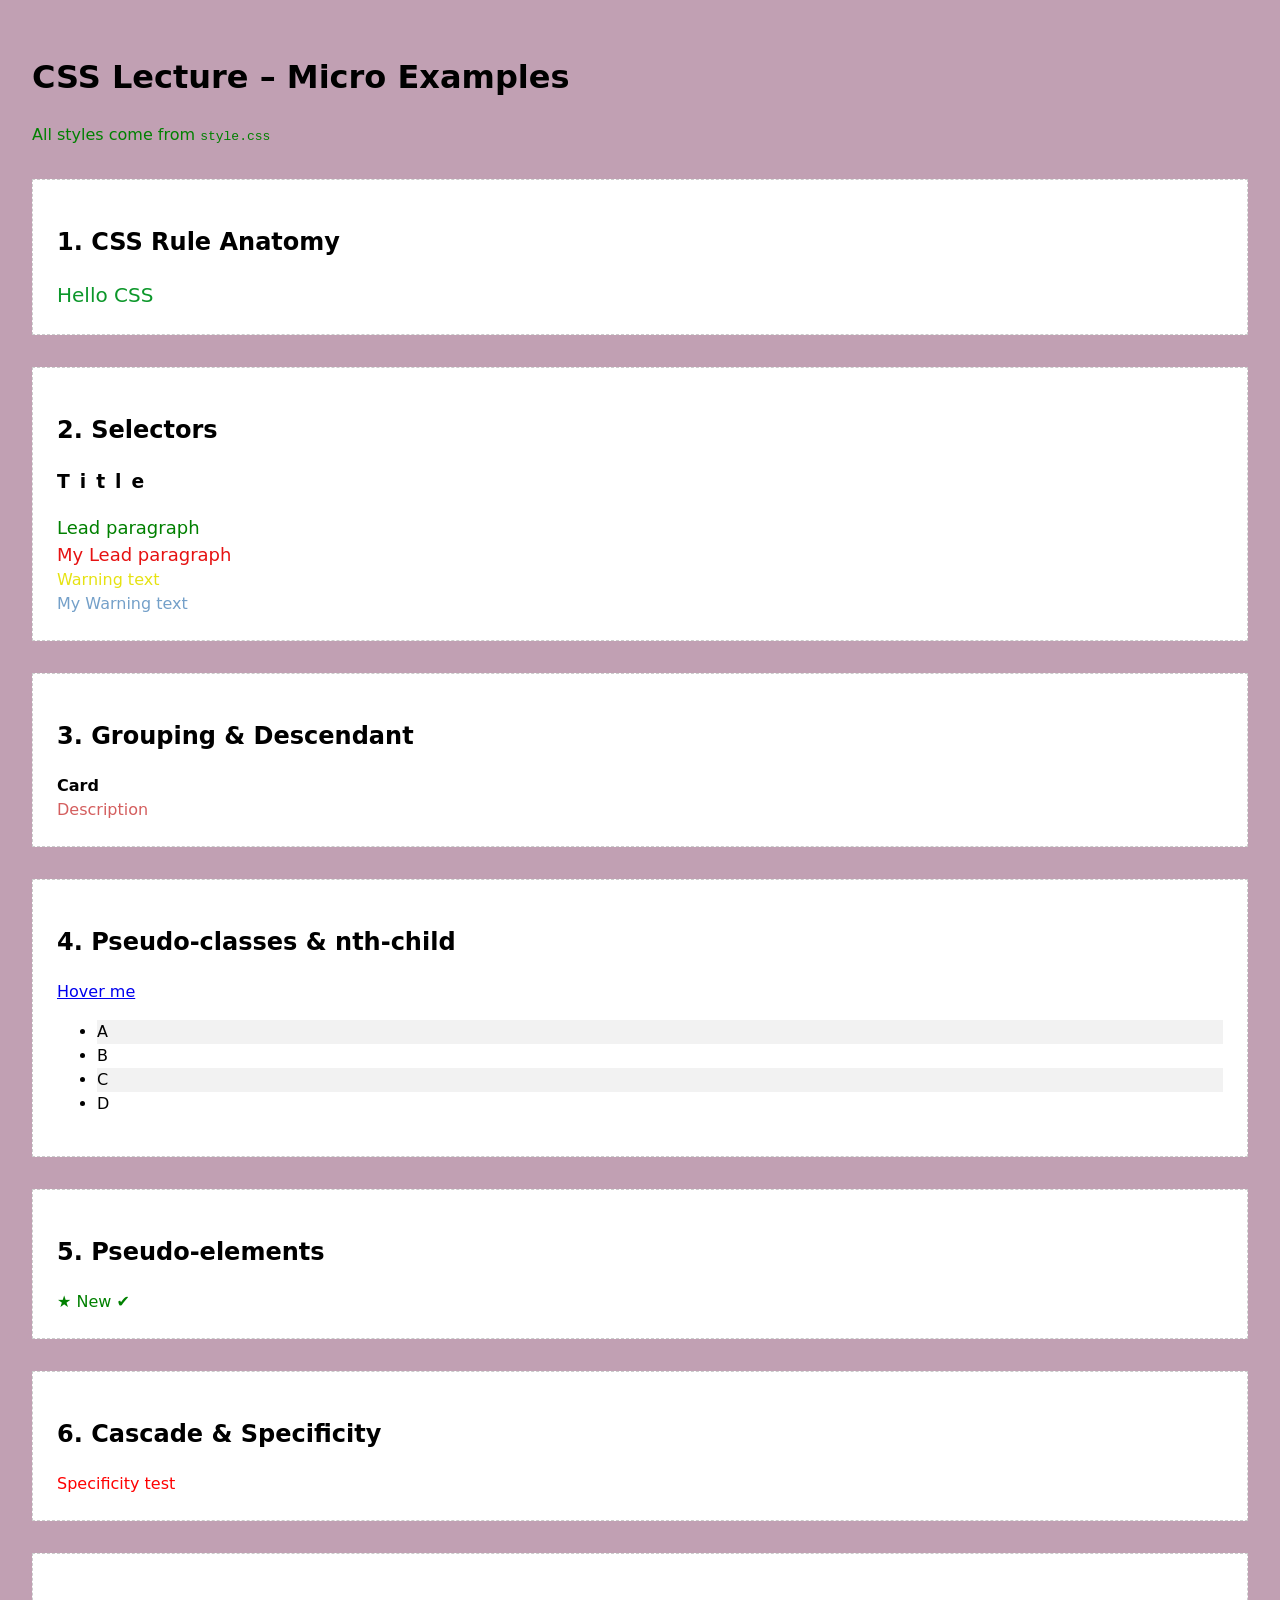
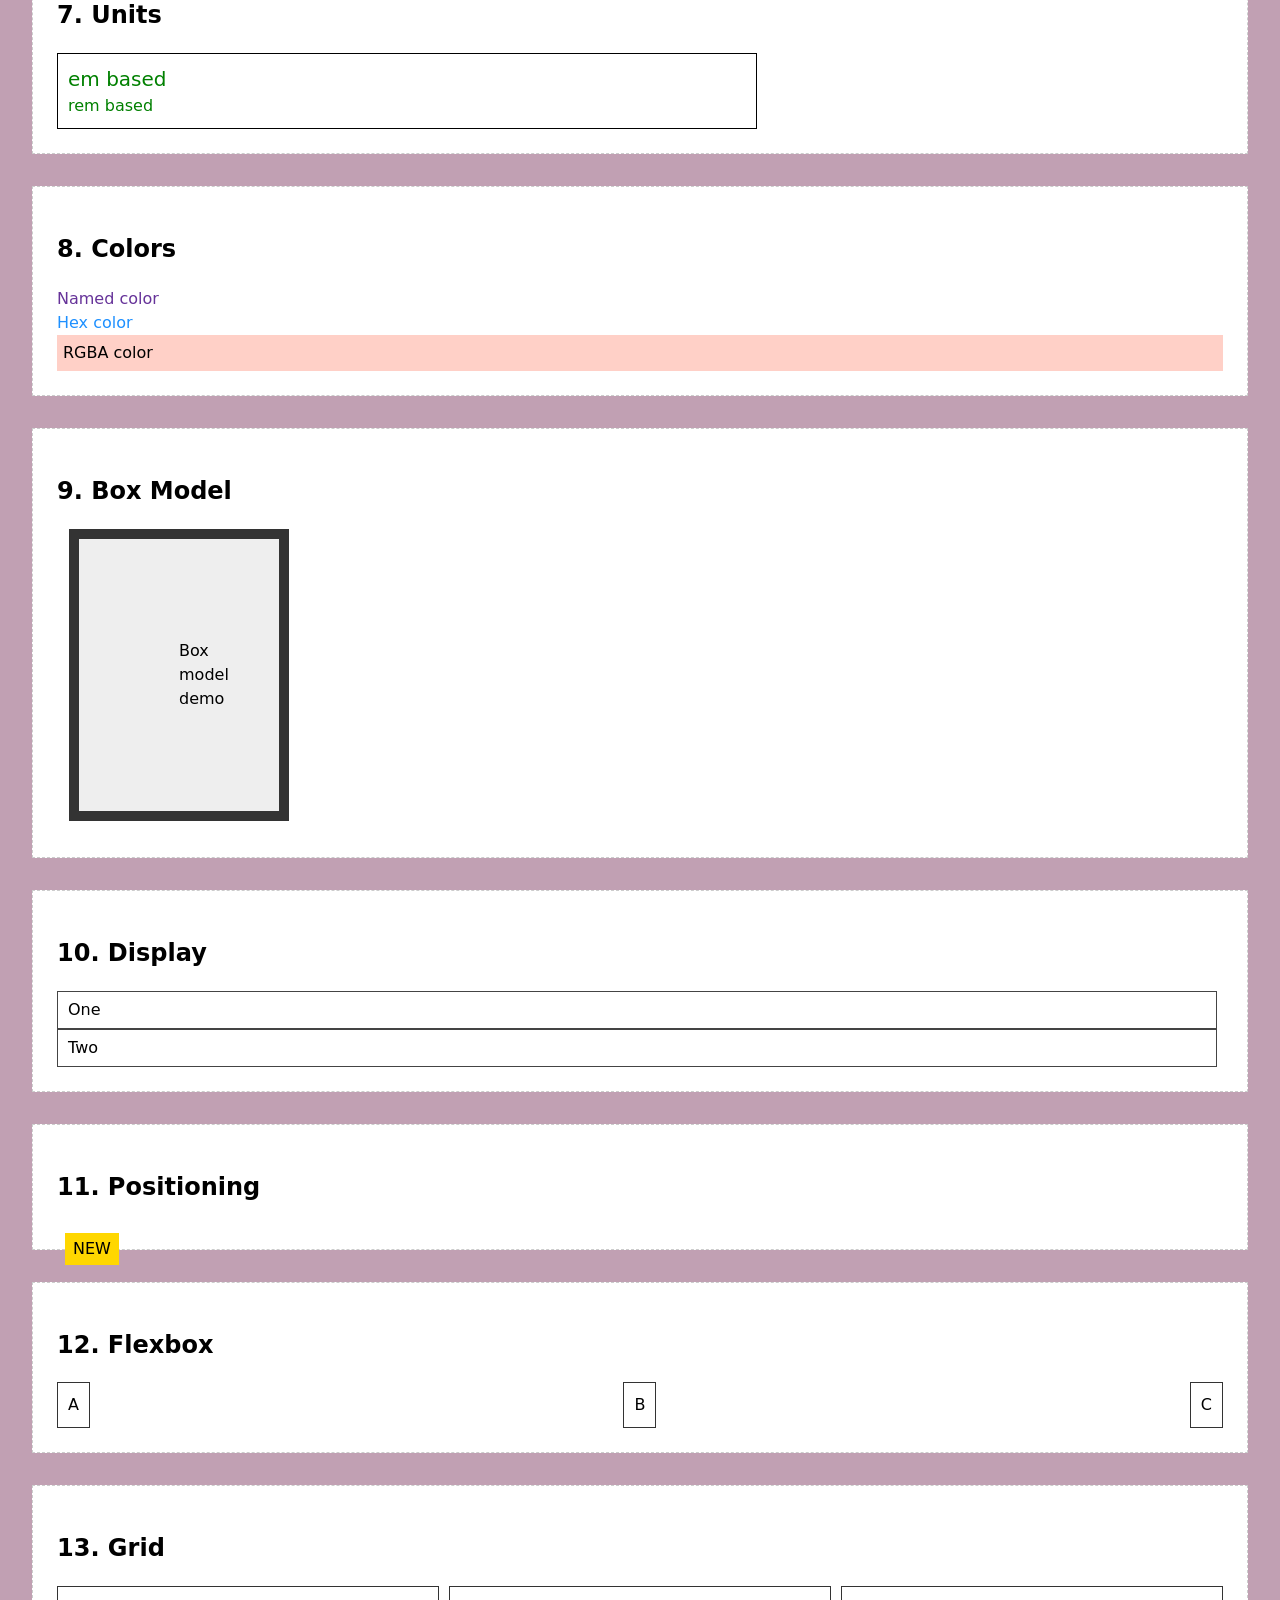
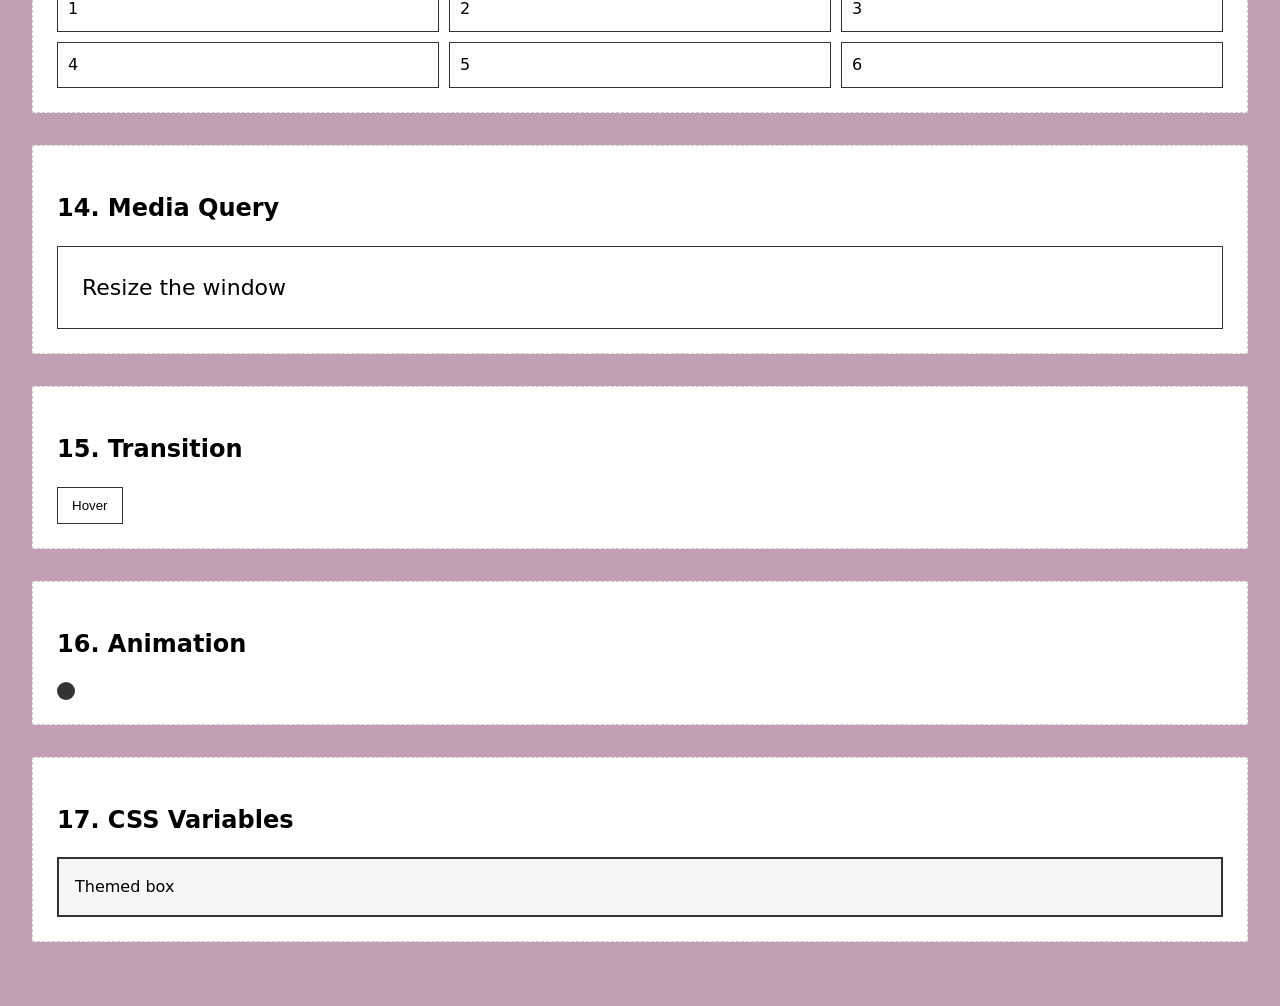
==== lecture-03-css-basics/index.html @ 33170974 "Initial commit" ====
<!DOCTYPE html>
<html lang="en">
<head>
  <meta charset="UTF-8" />
  <title>CSS Lecture – Micro Demos (External CSS)</title>
  <meta name="viewport" content="width=device-width, initial-scale=1" />

  <!-- External CSS -->
  <link rel="stylesheet" href="style.css" />
</head>
<body>

  <h1>CSS Lecture – Micro Examples</h1>
  <p class="intro">All styles come from <code>style.css</code></p>

  <section>
    <h2 >1. CSS Rule Anatomy</h2>
    <p class="note">Hello CSS</p>
  </section>

  <section>
    <h2>2. Selectors</h2>
    <h3 class="kicker">Title</h3>
    <p class="lead">Lead paragraph</p>
    <p class="my-lead">My Lead paragraph</p>

    <p id="warning">Warning text</p>
    <p id="my-warning">My Warning text</p>


  </section>

  <section>
    <h2>3. Grouping & Descendant</h2>
    <div class="card">
      <h4>Card</h4>
      <p>Description</p>
    </div>
  </section>

  <section>
    <h2>4. Pseudo-classes & nth-child</h2>
    <a class="btn" href="#">Hover me</a>
    <ul class="list">
      <li>A</li><li>B</li><li>C</li><li>D</li>
    </ul>
  </section>

  <section>
    <h2>5. Pseudo-elements</h2>
    <p class="tag">New</p>
  </section>

  <section>
    <h2>6. Cascade & Specificity</h2>
    <p id="x" class="a">Specificity test</p>
  </section>

  <section>
    <h2>7. Units</h2>
    <div class="box">
      <p class="em">em based</p>
      <p class="rem">rem based</p>
    </div>
  </section>

  <section>
    <h2>8. Colors</h2>
    <div class="c1">Named color</div>
    <div class="c2">Hex color</div>
    <div class="c3">RGBA color</div>
  </section>

  <section>
    <h2>9. Box Model</h2>
    <div class="panel">Box model demo</div>
  </section>

  <section>
    <h2>10. Display</h2>
    <span class="pill">One</span>
    <span class="pill">Two</span>
  </section>

  <section>
    <h2>11. Positioning</h2>
    <div class="wrap">
      <div class="badge">NEW</div>
      <img class="photo" src="https://picsum.photos/320/140" alt="">
    </div>
  </section>

  <section>
    <h2>12. Flexbox</h2>
    <div class="row">
      <div class="cell">A</div>
      <div class="cell">B</div>
      <div class="cell">C</div>
    </div>
  </section>

  <section>
    <h2>13. Grid</h2>
    <div class="grid">
      <div class="cell">1</div><div class="cell">2</div><div class="cell">3</div>
      <div class="cell">4</div><div class="cell">5</div><div class="cell">6</div>
    </div>
  </section>

  <section>
    <h2>14. Media Query</h2>
    <div class="layout">Resize the window</div>
  </section>

  <section>
    <h2>15. Transition</h2>
    <button class="cta">Hover</button>
  </section>

  <section>
    <h2>16. Animation</h2>
    <div class="dot"></div>
  </section>

  <section>
    <h2>17. CSS Variables</h2>
    <div class="theme">Themed box</div>
  </section>

</body>
</html>
---- lecture-03-css-basics/style.css ----
/* =====================
   GLOBAL STYLES
===================== */
* { box-sizing: border-box; }

:root {
  --pad: 16px;
  --bg: #f6f6f6;
  --border: #333;
}

body {
  font-family: system-ui, Arial, sans-serif;
  background: #c1a0b3;
  padding: 24px;
  line-height: 1.5;
}

section {
  margin: 2rem 0;
  padding: 1.5rem;
  border: 1px dashed #ccc;
  background: #fff;
}

.intro { margin-bottom: 2rem; }

/* 1. Rule anatomy */
.note { color: rgb(12, 151, 42); font-size: 20px; }

/* 2. Selectors */
.kicker { letter-spacing: 10px; }
.lead { font-size: 18px; }
.my-lead {  color: rgb(230, 18, 18); font-size: 18px; }

#warning { color: rgb(230, 226, 18); }
#my-warning { color: rgb(116, 160, 201); }


/* 3. Grouping & descendant */
h4, p {   
    font-family: system-ui, Arial, sans-serif;
    margin: 0; }
.card p { color: #d45e5e; }

/* 4. Pseudo-classes */
.btn:hover { text-decoration: underline; }
.list li:nth-child(odd) { background: #f2f2f2; }

/* 5. Pseudo-elements */
.tag::before { content: "★ "; }
.tag::after { content: " ✔"; }

/* 6. Specificity */
p { color: green; }
.a { color: blue; }
#x { color: red; }

/* 7. Units */
.box { font-size: 20px; border: 1px solid #000; padding: 10px; width: 60%; }
.em { font-size: 1em; }
.rem { font-size: 1rem; }

/* 8. Colors */
.c1 { color: rebeccapurple; }
.c2 { color: #1e90ff; }
.c3 { background: rgba(255,99,71,0.3); padding: 6px; }

/* 9. Box model */
.panel {
  width: 200px;
  padding: 100px;
  border: 10px solid #333;
  margin: 12px;
  background: #eee;
}

/* 10. Display */
.pill {
  display: block;
  padding: 6px 10px;
  border: 1px solid #444;
  margin-right: 6px;
}

/* 11. Positioning */
.wrap { position: relative; width: 320px; }
.photo { width: 100%; display: block; }
.badge {
  position: absolute;
  top: 8px;
  left: 8px;
  background: gold;
  padding: 4px 8px;
}

/* 12. Flexbox */
.row {
  display: flex;
  justify-content: space-between;
  gap: 10px;
}
.cell { border: 1px solid #333; padding: 10px; }

/* 13. Grid */
.grid {
  display: grid;
  grid-template-columns: repeat(3, 1fr);
  gap: 10px;
}

/* 14. Media query */
.layout { padding: 12px; border: 1px solid #333; }
@media (min-width: 768px) {
  .layout { font-size: 22px; padding: 24px; }
}

/* 15. Transition */
.cta {
  padding: 10px 14px;
  border: 1px solid #333;
  background: white;
  cursor: pointer;
  transition: transform 200ms, background 200ms;
}
.cta:hover {
  transform: translateY(-2px);
  background: #eee;
}

/* 16. Animation */
.dot {
  width: 18px;
  height: 18px;
  border-radius: 50%;
  background: #333;
  animation: bounce 700ms infinite alternate;
}
@keyframes bounce {
  from { transform: translateY(0); }
  to { transform: translateY(-20px); }
}

/* 17. CSS Variables */
.theme {
  padding: var(--pad);
  background: var(--bg);
  border: 2px solid var(--border);
}
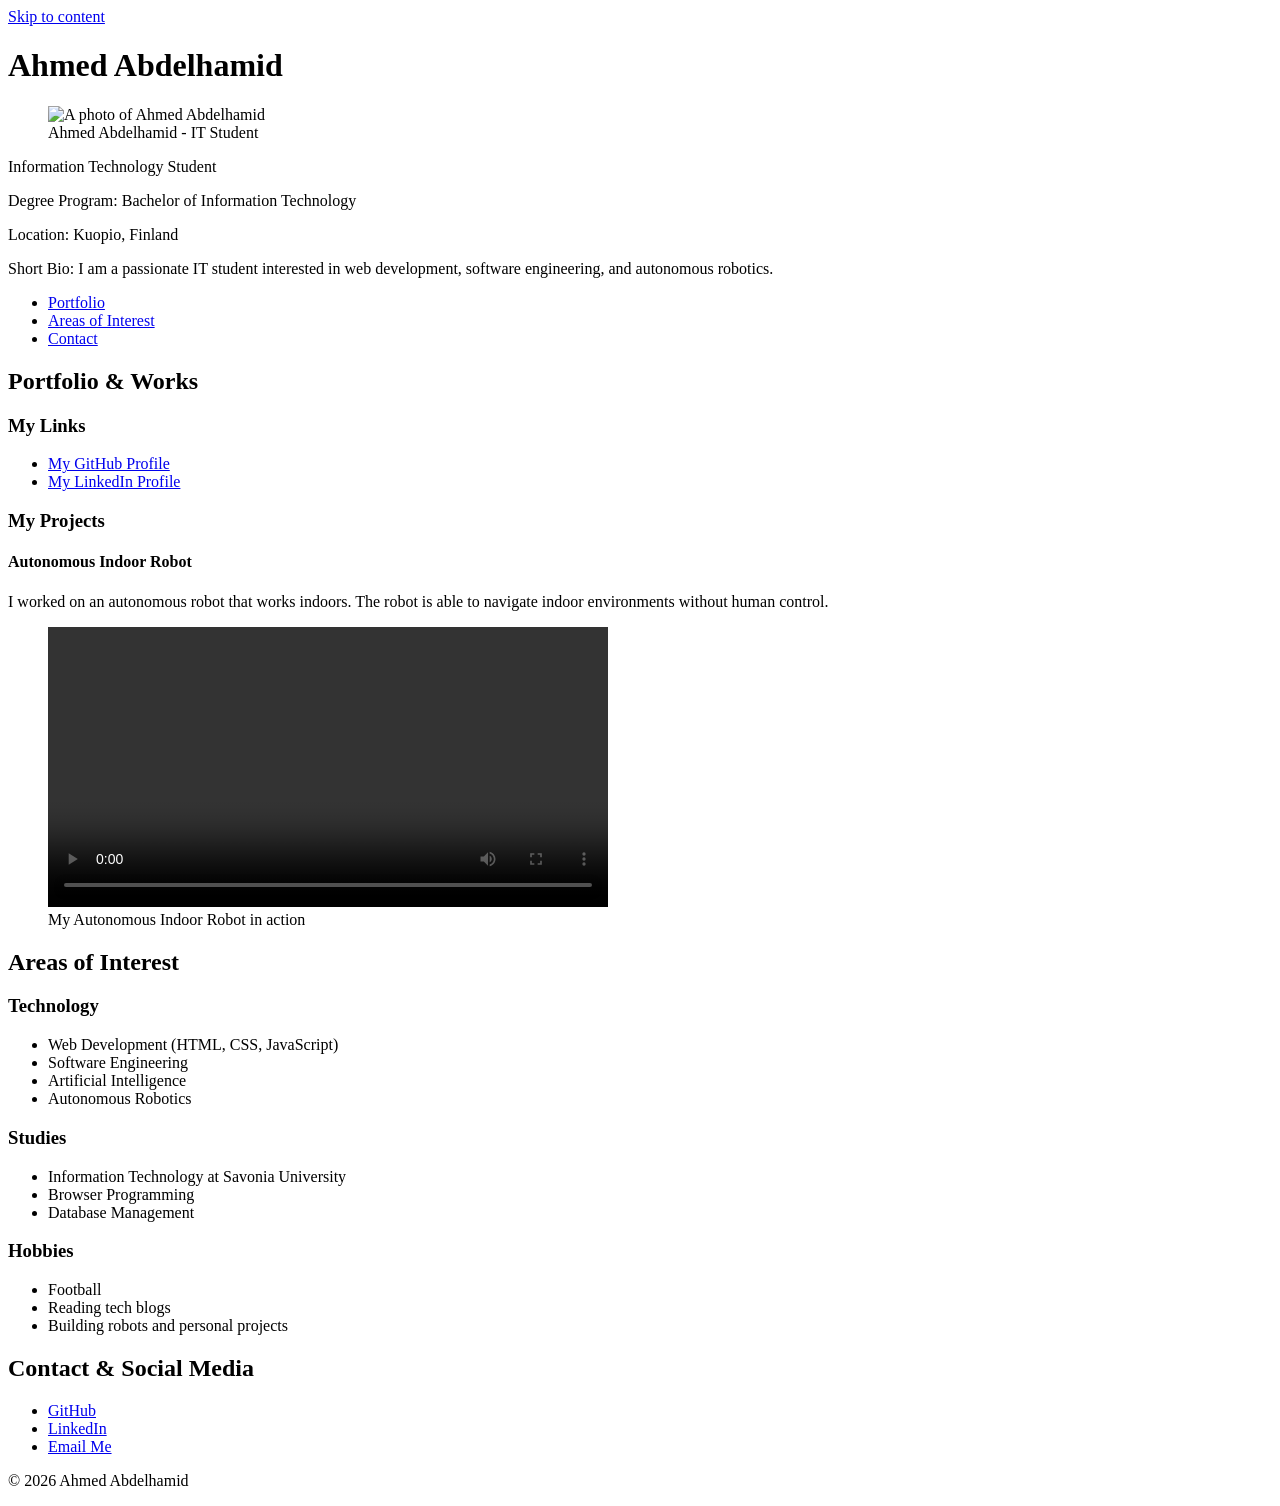
==== commit 3995b13f: "Update index.html" ====
--- a/lecture-03-css-basics/index.html
+++ b/lecture-03-css-basics/index.html
@@ -1,131 +1,102 @@
 <!DOCTYPE html>
 <html lang="en">
 <head>
-  <meta charset="UTF-8" />
-  <title>CSS Lecture – Micro Demos (External CSS)</title>
-  <meta name="viewport" content="width=device-width, initial-scale=1" />
-
-  <!-- External CSS -->
-  <link rel="stylesheet" href="style.css" />
+    <meta charset="UTF-8" />
+    <title>Ahmed Abdelhamid - Portfolio</title>
+    <link rel="stylesheet" href="css/style.css">
 </head>
 <body>
 
-  <h1>CSS Lecture – Micro Examples</h1>
-  <p class="intro">All styles come from <code>style.css</code></p>
+    <a href="#main" class="skip-link">Skip to content</a>
 
-  <section>
-    <h2 >1. CSS Rule Anatomy</h2>
-    <p class="note">Hello CSS</p>
-  </section>
+    <header>
+        <h1>Ahmed Abdelhamid</h1>
+        <figure>
+            <img src="WhatsApp Image 2026-01-06 at 5.16.15 PM (2).jpeg" alt="A photo of Ahmed Abdelhamid" width="150" />
+            <figcaption>Ahmed Abdelhamid - IT Student</figcaption>
+        </figure>
+        <p>Information Technology Student</p>
+        <p>Degree Program: Bachelor of Information Technology</p>
+        <p>Location: Kuopio, Finland</p>
+        <p>Short Bio: I am a passionate IT student interested in web development, software engineering, and autonomous robotics.</p>
+    </header>
 
-  <section>
-    <h2>2. Selectors</h2>
-    <h3 class="kicker">Title</h3>
-    <p class="lead">Lead paragraph</p>
-    <p class="my-lead">My Lead paragraph</p>
+    <nav>
+        <ul>
+            <li><a href="#portfolio">Portfolio</a></li>
+            <li><a href="#interests">Areas of Interest</a></li>
+            <li><a href="#contact">Contact</a></li>
+        </ul>
+    </nav>
 
-    <p id="warning">Warning text</p>
-    <p id="my-warning">My Warning text</p>
+    <main id="main">
 
+        <section id="portfolio">
+            <h2>Portfolio & Works</h2>
 
-  </section>
+            <h3>My Links</h3>
+            <ul>
+                <li><a href="https://github.com/AhmedAbdelhamidd" target="_blank">My GitHub Profile</a></li>
+                <li><a href="https://linkedin.com/in/your-profile" target="_blank">My LinkedIn Profile</a></li>
+            </ul>
 
-  <section>
-    <h2>3. Grouping & Descendant</h2>
-    <div class="card">
-      <h4>Card</h4>
-      <p>Description</p>
-    </div>
-  </section>
+            <h3>My Projects</h3>
+            <article class="card">
+                <h4>Autonomous Indoor Robot</h4>
+                <p>I worked on an autonomous robot that works indoors. The robot is able to navigate indoor environments without human control.</p>
+                <figure>
+                    <video width="560" controls>
+                        <source src="WhatsApp Video 2026-03-22 at 2.19.05 PM (1).mp4" type="video/mp4">
+                        Your browser does not support the video tag.
+                    </video>
+                    <figcaption>My Autonomous Indoor Robot in action</figcaption>
+                </figure>
+            </article>
+        </section>
 
-  <section>
-    <h2>4. Pseudo-classes & nth-child</h2>
-    <a class="btn" href="#">Hover me</a>
-    <ul class="list">
-      <li>A</li><li>B</li><li>C</li><li>D</li>
-    </ul>
-  </section>
+        <section id="interests">
+            <h2>Areas of Interest</h2>
 
-  <section>
-    <h2>5. Pseudo-elements</h2>
-    <p class="tag">New</p>
-  </section>
+            <article>
+                <h3>Technology</h3>
+                <ul>
+                    <li>Web Development (HTML, CSS, JavaScript)</li>
+                    <li>Software Engineering</li>
+                    <li>Artificial Intelligence</li>
+                    <li>Autonomous Robotics</li>
+                </ul>
+            </article>
 
-  <section>
-    <h2>6. Cascade & Specificity</h2>
-    <p id="x" class="a">Specificity test</p>
-  </section>
+            <article>
+                <h3>Studies</h3>
+                <ul>
+                    <li>Information Technology at Savonia University</li>
+                    <li>Browser Programming</li>
+                    <li>Database Management</li>
+                </ul>
+            </article>
 
-  <section>
-    <h2>7. Units</h2>
-    <div class="box">
-      <p class="em">em based</p>
-      <p class="rem">rem based</p>
-    </div>
-  </section>
+            <article>
+                <h3>Hobbies</h3>
+                <ul>
+                    <li>Football</li>
+                    <li>Reading tech blogs</li>
+                    <li>Building robots and personal projects</li>
+                </ul>
+            </article>
+        </section>
 
-  <section>
-    <h2>8. Colors</h2>
-    <div class="c1">Named color</div>
-    <div class="c2">Hex color</div>
-    <div class="c3">RGBA color</div>
-  </section>
+    </main>
 
-  <section>
-    <h2>9. Box Model</h2>
-    <div class="panel">Box model demo</div>
-  </section>
-
-  <section>
-    <h2>10. Display</h2>
-    <span class="pill">One</span>
-    <span class="pill">Two</span>
-  </section>
-
-  <section>
-    <h2>11. Positioning</h2>
-    <div class="wrap">
-      <div class="badge">NEW</div>
-      <img class="photo" src="https://picsum.photos/320/140" alt="">
-    </div>
-  </section>
-
-  <section>
-    <h2>12. Flexbox</h2>
-    <div class="row">
-      <div class="cell">A</div>
-      <div class="cell">B</div>
-      <div class="cell">C</div>
-    </div>
-  </section>
-
-  <section>
-    <h2>13. Grid</h2>
-    <div class="grid">
-      <div class="cell">1</div><div class="cell">2</div><div class="cell">3</div>
-      <div class="cell">4</div><div class="cell">5</div><div class="cell">6</div>
-    </div>
-  </section>
-
-  <section>
-    <h2>14. Media Query</h2>
-    <div class="layout">Resize the window</div>
-  </section>
-
-  <section>
-    <h2>15. Transition</h2>
-    <button class="cta">Hover</button>
-  </section>
-
-  <section>
-    <h2>16. Animation</h2>
-    <div class="dot"></div>
-  </section>
-
-  <section>
-    <h2>17. CSS Variables</h2>
-    <div class="theme">Themed box</div>
-  </section>
+    <footer id="contact">
+        <h2>Contact & Social Media</h2>
+        <ul>
+            <li><a href="https://github.com/AhmedAbdelhamidd" target="_blank">GitHub</a></li>
+            <li><a href="https://linkedin.com/in/your-profile" target="_blank">LinkedIn</a></li>
+            <li><a href="mailto:your-email@example.com">Email Me</a></li>
+        </ul>
+        <p>&copy; 2026 Ahmed Abdelhamid</p>
+    </footer>
 
 </body>
 </html>
